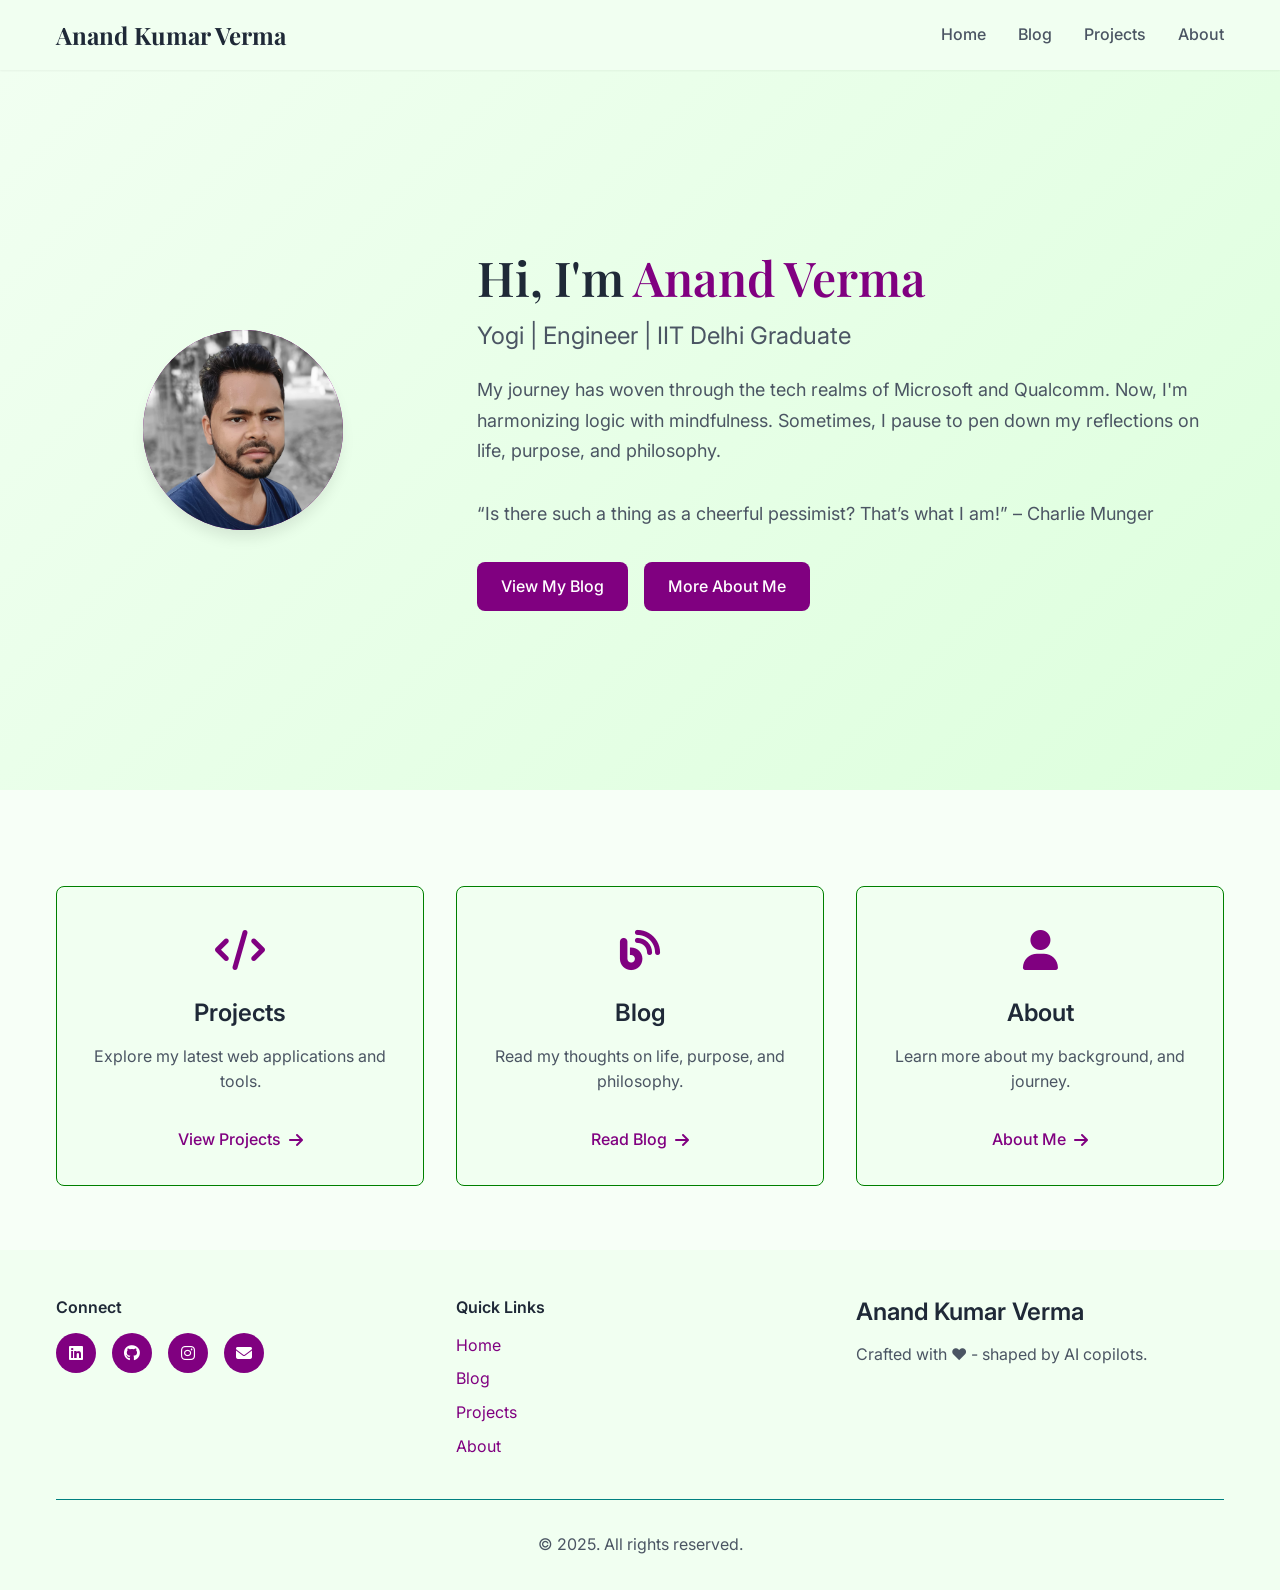
==== index.html @ 49f9e5ab "Re-imagined website using AI copilots" ====
<!DOCTYPE html>
<html lang="en">
<head>
    <meta charset="UTF-8">
    <meta name="viewport" content="width=device-width, initial-scale=1.0">
    <link rel="shortcut icon" href="/assets/logo.svg" type="image/gif" />
    <meta name="description" content="Anand Kumar Verma - Yogi, Engineer, IIT Delhi Graduate. Journeyed through Microsoft and Qualcomm. Now blending logic with mindfulness. Explore my writings on philosophy, mind, and occasional poetry.">
    <meta name="keywords" content="Anand Kumar Verma, Yogi, Engineer, IIT Delhi, Microsoft, Qualcomm, Philosophy, Mindfulness, Poetry, Blog, Personal Website">
    <meta name="author" content="Anand Kumar Verma">
    <meta property="og:title" content="Anand Kumar Verma - Yogi | Engineer | IIT Delhi Graduate">
    <meta property="og:description" content="Explore my journey from Microsoft and Qualcomm to blending logic with mindfulness. Read my thoughts on philosophy, mind, and poetry.">
    <meta property="og:type" content="website">
    <meta property="og:url" content="https://anand-verma.github.io/">

    <title>Anand Kumar Verma - Yogi | Engineer | IIT Delhi Graduate</title>

    <!-- Google Fonts -->
    <link href="https://fonts.googleapis.com/css2?family=Inter:wght@300;400;500;600;700&family=Playfair+Display:wght@400;700&display=swap" rel="stylesheet">

    <!-- Font Awesome -->
    <link rel="stylesheet" href="https://cdnjs.cloudflare.com/ajax/libs/font-awesome/6.5.1/css/all.min.css">

    <!-- Custom CSS -->
    <link rel="stylesheet" href="css/main.css">
    <link rel="stylesheet" href="css/navigation.css">
    <link rel="stylesheet" href="css/responsive.css">
</head>
<body>
    <!-- Navigation -->
    <nav class="navbar" id="navbar">
        <div class="nav-container">
            <div class="nav-logo">
                <a href="/">Anand Kumar Verma</a>
            </div>
            <div class="nav-menu" id="nav-menu">
                <ul class="nav-list">
                    <li class="nav-item">
                        <a href="/" class="nav-link active">Home</a>
                    </li>
                    <li class="nav-item">
                        <a href="blogs/" class="nav-link">Blog</a>
                    </li>
                    <li class="nav-item">
                        <a href="projects/" class="nav-link">Projects</a>
                    </li>
                    <li class="nav-item">
                        <a href="about/" class="nav-link">About</a>
                    </li>
                </ul>
            </div>
            <div class="nav-toggle" id="nav-toggle">
                <span class="bar"></span>
                <span class="bar"></span>
                <span class="bar"></span>
            </div>
        </div>
    </nav>

    <!-- Hero Section -->
    <section class="hero">
        <div class="hero-container">
            <div class="hero-content">
                <div class="hero-image">
                    <div class="profile-placeholder">
                        <img src="/assets/profile-pic.jpg" class="profile-image"></img>
                    </div>
                </div>
                <div class="hero-text">
                    <h1 class="hero-title">
                        Hi, I'm <span class="highlight">Anand Verma</span>
                    </h1>
                    <h2 class="hero-subtitle">Yogi | Engineer | IIT Delhi Graduate</h2>
                    <p class="hero-description">
                        My journey has woven through the tech realms of Microsoft and Qualcomm. Now, I'm harmonizing logic with mindfulness. Sometimes, I pause to pen down my reflections on life, purpose, and philosophy.
                    </p>
                    <p class="hero-description">
                        “Is there such a thing as a cheerful pessimist? That’s what I am!” – Charlie Munger
                    </p>
                    <div class="hero-cta">
                        <a href="blogs/" class="btn btn-primary">View My Blog</a>
                        <a href="about/" class="btn btn-secondary">More About Me</a>
                    </div>
                </div>
            </div>
        </div>
    </section>

    <!-- Quick Links Section -->
    <section class="quick-links">
        <div class="container">
            <div class="quick-links-grid">
                <div class="quick-link-card">
                    <div class="card-icon">
                        <i class="fas fa-code"></i>
                    </div>
                    <h3>Projects</h3>
                    <p>Explore my latest web applications and tools.</p>
                    <a href="projects/" class="card-link">View Projects <i class="fas fa-arrow-right"></i></a>
                </div>
                <div class="quick-link-card">
                    <div class="card-icon">
                        <i class="fas fa-blog"></i>
                    </div>
                    <h3>Blog</h3>
                    <p>Read my thoughts on life, purpose, and philosophy.</p>
                    <a href="blogs/" class="card-link">Read Blog <i class="fas fa-arrow-right"></i></a>
                </div>
                <div class="quick-link-card">
                    <div class="card-icon">
                        <i class="fas fa-user"></i>
                    </div>
                    <h3>About</h3>
                    <p>Learn more about my background, and journey.</p>
                    <a href="about/" class="card-link">About Me <i class="fas fa-arrow-right"></i></a>
                </div>
            </div>
        </div>
    </section>


    <!-- Footer -->
    <footer class="footer">
        <div class="container">
            <div class="footer-content">
                <div class="footer-section">
                    <h4>Connect</h4>
                    <div class="social-links">
                        <a href="https://www.linkedin.com/in/anand-kumar-verma/" target="_blank" aria-label="LinkedIn">
                            <i class="fab fa-linkedin"></i>
                        </a>
                        <a href="https://github.com/anand-verma" target="_blank" aria-label="GitHub">
                            <i class="fab fa-github"></i>
                        </a>
                        <a href="https://www.instagram.com/anand.kumar.verma/" target="_blank" aria-label="Instagram">
                            <i class="fab fa-instagram"></i>
                        </a>
                        <a href="https://docs.google.com/forms/d/e/1FAIpQLScfw6Ex_n5BXu-yqykG25pDaENT91RoOCzTO32eJvDEzj7JRA/viewform" target="_blank" class="subscribe-button">
                          <i class="fas fa-envelope"></i>
                        </a>
                    </div>
                </div>
                <div class="footer-section">
                    <h4>Quick Links</h4>
                    <ul class="footer-links">
                        <li><a href="../">Home</a></li>
                        <li><a href="../blogs/">Blog</a></li>
                        <li><a href="../projects/">Projects</a></li>
                        <li><a href="../about/">About</a></li>
                    </ul>
                </div>

                <div class="footer-section">
                    <h3>Anand Kumar Verma</h3>
                    <p>Crafted with ❤️ - shaped by AI copilots.</p>
                </div>
                
            </div>
            <div class="footer-bottom">
                <p>&copy; 2025. All rights reserved.</p>
            </div>
        </div>
    </footer>

    <!-- JavaScript -->
    <script src="js/main.js"></script>
</body>
</html>
---- css/main.css ----
/* Main CSS for Personal Website */

/* CSS Variables for consistent theming */
:root {
    /* Primary & Accent Colors */
    --primary-color: purple;       /* Deep Royal Blue - Professional & Trustworthy */
    --secondary-color: #475569;     /* Slate Gray - Muted & Elegant */
    --accent-color: teal;        /* Bright Blue Accent - Highlights */

    /* Status Colors */
    --success-color: #16a34a;       /* Medium Green - Clear Success */
    --warning-color: #fbbf24;       /* Warm Amber - Attention */
    --error-color: #dc2626;         /* Strong Red - Errors */

    /* Text Colors */
    --text-primary: #1f2937;        /* Very Dark Slate - Main Text */
    --text-secondary: #4b5563;      /* Medium Slate - Secondary Text */
    --text-light: #6b7280;          /* Soft Gray - Subtle Text / Hints */

    /* Background Colors */
    --bg-primary: #f7fff7;          /* Pure White - Clean & Crisp */
    --bg-secondary: #f1fff1;        /* Near White - Cards / Sections */
    --bg-tertiary: #ddffdd;         /* Light Gray - Layering / Borders */

    /* Border Color */
    --border-color: green;        /* Soft Gray Border - Delicate Separation */
    --shadow-sm: 0 1px 2px 0 rgb(0 0 0 / 0.05);
    --shadow-md: 0 4px 6px -1px rgb(0 0 0 / 0.1);
    --shadow-lg: 0 10px 15px -3px rgb(0 0 0 / 0.1);

    --font-sans: 'Inter', -apple-system, BlinkMacSystemFont, 'Segoe UI', Roboto, sans-serif;
    --font-serif: 'Playfair Display', Georgia, serif;

    --border-radius: 0.5rem;
    --transition: all 0.3s ease;
}

/* Reset and Base Styles */
* {
    margin: 0;
    padding: 0;
    box-sizing: border-box;
}

html {
    scroll-behavior: smooth;
}

body {
    font-family: var(--font-sans);
    line-height: 1.6;
    color: var(--text-primary);
    background-color: var(--bg-primary);
    padding-top: 70px;
}

/* Typography */
h1, h2, h3, h4, h5, h6 {
    font-weight: 600;
    line-height: 1.2;
    margin-bottom: 0.5rem;
}

h1 {
    font-size: 2.5rem;
    font-family: var(--font-serif);
}

h2 {
    font-size: 2rem;
}

h3 {
    font-size: 1.5rem;
}

p {
    margin-bottom: 1rem;
    color: var(--text-secondary);
}

a {
    color: var(--primary-color);
    text-decoration: none;
    transition: var(--transition);
}

a:hover {
    color: var(--accent-color);
}

/* Container and Layout */
.container {
    max-width: 1200px;
    margin: 0 auto;
    padding: 0 1rem;
}

/* Buttons */
.btn {
    display: inline-flex;
    align-items: center;
    gap: 0.5rem;
    padding: 0.75rem 1.5rem;
    border: none;
    border-radius: var(--border-radius);
    font-weight: 500;
    text-decoration: none;
    cursor: pointer;
    transition: var(--transition);
    font-family: inherit;
}

.btn-primary {
    background-color: var(--primary-color);
    color: white;
}

.btn-primary:hover {
    background-color: var(--accent-color);
    color: white;
}

.btn-secondary {
    background-color: var(--primary-color);
    color: white;
}

.btn-secondary:hover {
    background-color: var(--accent-color);
    color: white;
}

/* Hero Section */
.hero {
    background: linear-gradient(135deg, var(--bg-secondary) 0%, var(--bg-tertiary) 100%);
    padding: 6rem 0;
    min-height: 80vh;
    display: flex;
    align-items: center;
}

.hero-container {
    max-width: 1200px;
    margin: 0 auto;
    padding: 0 1rem;
}

.hero-content {
    display: grid;
    grid-template-columns: 1fr 2fr;
    gap: 3rem;
    align-items: center;
}

.hero-image {
    display: flex;
    justify-content: center;
}

.profile-image {
    width: 100%;
    height: auto;
    border-radius: 50%;
    margin: 0 auto;
}

.profile-placeholder {
    width: 200px;
    height: 200px;
    background: var(--primary-color);
    border-radius: 50%;
    display: flex;
    align-items: center;
    justify-content: center;
    color: white;
    font-size: 4rem;
    box-shadow: var(--shadow-lg);
}



.profile-placeholder.large {
    width: 300px;
    height: 300px;
    font-size: 6rem;
}

.hero-title {
    font-size: 3rem;
    margin-bottom: 1rem;
    color: var(--text-primary);
}

.highlight {
    color: var(--primary-color);
}

.hero-subtitle {
    font-size: 1.5rem;
    color: var(--text-secondary);
    margin-bottom: 1.5rem;
    font-weight: 400;
}

.hero-description {
    font-size: 1.125rem;
    margin-bottom: 2rem;
    color: var(--text-secondary);
    line-height: 1.7;
}

.hero-cta {
    display: flex;
    gap: 1rem;
    flex-wrap: wrap;
}

/* Quick Links Section */
.quick-links {
    padding: 4rem 0;
    background-color: var(--bg-primary);
}

.quick-links-grid {
    display: grid;
    grid-template-columns: repeat(auto-fit, minmax(300px, 1fr));
    gap: 2rem;
    margin-top: 2rem;
}

.quick-link-card {
    background: var(--bg-secondary);
    padding: 2rem;
    border-radius: var(--border-radius);
    text-align: center;
    transition: var(--transition);
    border: 1px solid var(--border-color);
}

.quick-link-card:hover {
    transform: translateY(-4px);
    box-shadow: var(--shadow-lg);
}

.card-icon {
    font-size: 2.5rem;
    color: var(--primary-color);
    margin-bottom: 1rem;
}

.quick-link-card h3 {
    margin-bottom: 1rem;
    color: var(--text-primary);
}

.card-link {
    display: inline-flex;
    align-items: center;
    gap: 0.5rem;
    color: var(--primary-color);
    font-weight: 500;
    margin-top: 1rem;
}

/* Featured Section */
.featured {
    padding: 4rem 0;
    background-color: var(--bg-secondary);
}

.section-title {
    text-align: center;
    margin-bottom: 3rem;
    color: var(--text-primary);
}

.featured-grid {
    display: grid;
    grid-template-columns: repeat(auto-fit, minmax(400px, 1fr));
    gap: 2rem;
}

.featured-item {
    background: var(--bg-primary);
    border-radius: var(--border-radius);
    overflow: hidden;
    box-shadow: var(--shadow-md);
    transition: var(--transition);
}

.featured-item:hover {
    transform: translateY(-4px);
    box-shadow: var(--shadow-lg);
}

.featured-image {
    height: 200px;
    background: var(--bg-tertiary);
    display: flex;
    align-items: center;
    justify-content: center;
}

.placeholder-image {
    font-size: 3rem;
    color: var(--text-light);
}

.featured-content {
    padding: 1.5rem;
}

.tech-stack {
    display: flex;
    gap: 0.5rem;
    flex-wrap: wrap;
    margin-top: 1rem;
}

.tech-tag {
    background: var(--primary-color);
    color: white;
    padding: 0.25rem 0.75rem;
    border-radius: 1rem;
    font-size: 0.875rem;
    font-weight: 500;
}

/* Page Hero */
.page-hero {
    background: linear-gradient(135deg, var(--bg-secondary) 0%, var(--bg-tertiary) 100%);
    padding: 4rem 0;
    text-align: center;
}

.page-title {
    font-size: 2.5rem;
    margin-bottom: 1rem;
    color: var(--text-primary);
}

.page-subtitle {
    font-size: 1.25rem;
    color: var(--text-secondary);
    max-width: 600px;
    margin: 0 auto;
}

/* Footer */
.footer {
    background: var(--bg-secondary);
    color: var(--text-primary);
    padding: 3rem 0 1rem;
}

.footer-content {
    display: grid;
    grid-template-columns: repeat(auto-fit, minmax(250px, 1fr));
    gap: 2rem;
    margin-bottom: 2rem;
}

.footer-section h3,
.footer-section h4 {
    margin-bottom: 1rem;
}

.footer-links {
    list-style: none;
}

.footer-links li {
    margin-bottom: 0.5rem;
}

.footer-links a {
    transition: var(--transition);
}

.footer-links a:hover {
    color: var(--text-secondary);
}

.social-links {
    display: flex;
    gap: 1rem;
}

.social-links a {
    width: 40px;
    height: 40px;
    background: var(--primary-color);
    border-radius: 50%;
    display: flex;
    align-items: center;
    justify-content: center;
    color: white;
    transition: var(--transition);
}

.social-links a:hover {
    background: var(--accent-color);
    transform: translateY(-2px);
}

.footer-bottom {
    text-align: center;
    padding-top: 2rem;
    border-top: 1px solid var(--accent-color);
    color: var(--bg-primary);
}

/* Utility Classes */
.text-center {
    text-align: center;
}

.mb-1 { margin-bottom: 0.25rem; }
.mb-2 { margin-bottom: 0.5rem; }
.mb-3 { margin-bottom: 1rem; }
.mb-4 { margin-bottom: 1.5rem; }
.mb-5 { margin-bottom: 2rem; }

.mt-1 { margin-top: 0.25rem; }
.mt-2 { margin-top: 0.5rem; }
.mt-3 { margin-top: 1rem; }
.mt-4 { margin-top: 1.5rem; }
.mt-5 { margin-top: 2rem; }

/* Blog Styles */
.blog-hero {
    background: linear-gradient(135deg, var(--bg-secondary) 0%, var(--bg-tertiary) 100%);
    padding: 3rem 0;
    text-align: center;
}

.blog-container {
    display: grid;
    grid-template-columns: 2fr 1fr;
    gap: 3rem;
    max-width: 1200px;
    margin: 0 auto;
    padding: 2rem 1rem;
}

.blog-main {
    min-height: 100vh;
}

.blog-sidebar {
    background: var(--bg-secondary);
    padding: 2rem;
    border-radius: var(--border-radius);
    height: fit-content;
    position: sticky;
    top: 90px;
}

.search-container {
    margin-bottom: 2rem;
}

.search-box {
    width: 100%;
    padding: 0.75rem;
    border: 2px solid var(--border-color);
    border-radius: var(--border-radius);
    font-size: 1rem;
    transition: var(--transition);
}

.search-box:focus {
    outline: none;
    border-color: var(--primary-color);
    box-shadow: 0 0 0 3px rgba(37, 99, 235, 0.1);
}

.blog-post-card {
    background: var(--bg-primary);
    border-radius: var(--border-radius);
    padding: 2rem;
    margin-bottom: 2rem;
    box-shadow: var(--shadow-sm);
    border: 1px solid var(--border-color);
    transition: var(--transition);
}

.blog-post-card:hover {
    transform: translateY(-2px);
    box-shadow: var(--shadow-md);
}

.blog-post-meta {
    color: var(--text-light);
    font-size: 0.875rem;
    margin-bottom: 1rem;
    display: flex;
    gap: 1rem;
    flex-wrap: wrap;
}

.blog-post-title {
    font-size: 1.5rem;
    margin-bottom: 1rem;
    color: var(--text-primary);
}

.blog-post-title a {
    color: inherit;
    text-decoration: none;
}

.blog-post-title a:hover {
    color: var(--primary-color);
}

.blog-post-excerpt {
    color: var(--text-secondary);
    line-height: 1.6;
    margin-bottom: 1rem;
}

.blog-tags {
    display: flex;
    gap: 0.5rem;
    flex-wrap: wrap;
}

.blog-tag {
    background: var(--bg-tertiary);
    color: var(--text-primary);
    padding: 0.25rem 0.75rem;
    border-radius: 1rem;
    font-size: 0.75rem;
    font-weight: 500;
    cursor: pointer;
    transition: var(--transition);
}

.blog-tag:hover {
    background: var(--primary-color);
    color: white;
}

.sidebar-section {
    margin-bottom: 2rem;
}

.sidebar-section h3 {
    margin-bottom: 1rem;
    color: var(--text-primary);
}

.featured-posts {
    list-style: none;
}

.featured-posts li {
    margin-bottom: 1rem;
    padding-bottom: 1rem;
    border-bottom: 1px solid var(--border-color);
}

.featured-posts li:last-child {
    border-bottom: none;
}

.featured-posts a {
    color: var(--text-primary);
    font-weight: 500;
    text-decoration: none;
}

.featured-posts a:hover {
    color: var(--primary-color);
}

/* Project Styles */
.projects-grid {
    display: grid;
    grid-template-columns: repeat(auto-fill, minmax(350px, 1fr));
    gap: 2rem;
    padding: 2rem 0;
}

.project-card {
    background: var(--bg-primary);
    border-radius: var(--border-radius);
    overflow: hidden;
    box-shadow: var(--shadow-sm);
    border: 1px solid var(--border-color);
    transition: var(--transition);
}

.project-card:hover {
    transform: translateY(-4px);
    box-shadow: var(--shadow-lg);
}

.project-image {
    height: 200px;
    background: var(--bg-tertiary);
    display: flex;
    align-items: center;
    justify-content: center;
    color: var(--text-light);
    font-size: 3rem;
}

.project-content {
    padding: 1.5rem;
}

.project-title {
    font-size: 1.25rem;
    margin-bottom: 0.5rem;
    color: var(--text-primary);
}

.project-description {
    color: var(--text-secondary);
    margin-bottom: 1rem;
    line-height: 1.6;
}

.project-links {
    display: flex;
    gap: 1rem;
    margin-top: 1rem;
}

.project-link {
    color: var(--primary-color);
    font-weight: 500;
    text-decoration: none;
    display: flex;
    align-items: center;
    gap: 0.25rem;
}

.project-link:hover {
    color: var(--accent-color);
}

/* Filter Styles */
.filter-container {
    margin: 2rem 0;
    text-align: center;
}

.filter-btn {
    background: var(--bg-secondary);
    border: 1px solid var(--border-color);
    color: var(--text-primary);
    padding: 0.5rem 1rem;
    margin: 0.25rem;
    border-radius: var(--border-radius);
    cursor: pointer;
    transition: var(--transition);
}

.filter-btn:hover,
.filter-btn.active {
    background: var(--primary-color);
    color: white;
    border-color: var(--primary-color);
}
---- css/navigation.css ----
/* Navigation Styles */

.navbar {
    background: var(--bg-secondary);
    backdrop-filter: blur(10px);
    box-shadow: var(--shadow-sm);
    position: fixed;
    top: 0;
    left: 0;
    right: 0;
    z-index: 1000;
    transition: var(--transition);
}

.navbar.scrolled {
    background: var(--bg-secondary);
    box-shadow: var(--shadow-md);
}

.nav-container {
    max-width: 1200px;
    margin: 0 auto;
    padding: 0 1rem;
    display: flex;
    justify-content: space-between;
    align-items: center;
    height: 70px;
}

.nav-logo a {
    font-size: 1.5rem;
    font-weight: 700;
    color: var(--text-primary);
    font-family: var(--font-serif);
}

.nav-list {
    display: flex;
    list-style: none;
    gap: 2rem;
    margin: 0;
    padding: 0;
}

.nav-link {
    color: var(--text-secondary);
    font-weight: 500;
    padding: 0.5rem 0;
    position: relative;
    transition: var(--transition);
}

.nav-link:hover,
.nav-link.active {
    color: var(--primary-color);
}

.nav-link::after {
    content: '';
    position: absolute;
    bottom: -2px;
    left: 0;
    width: 0;
    height: 2px;
    background: var(--primary-color);
    transition: width 0.3s ease;
}

.nav-link:hover::after,
.nav-link.active::after {
    width: 100%;
}

.nav-toggle {
    display: none;
    flex-direction: column;
    cursor: pointer;
    gap: 4px;
}

.bar {
    width: 25px;
    height: 3px;
    background: var(--text-primary);
    transition: var(--transition);
    border-radius: 2px;
}

/* Mobile Navigation */
@media (max-width: 768px) {
    .nav-menu {
        position: fixed;
        top: 70px;
        left: -100%;
        width: 100%;
        height: calc(100vh - 70px);
        background: var(--bg-primary);
        transition: left 0.3s ease;
        box-shadow: var(--shadow-lg);
    }

    .nav-menu.active {
        left: 0;
    }

    .nav-list {
        flex-direction: column;
        padding: 2rem;
        gap: 1rem;
    }

    .nav-link {
        padding: 1rem 0;
        font-size: 1.125rem;
        border-bottom: 1px solid var(--border-color);
    }

    .nav-toggle {
        display: flex;
    }

    .nav-toggle.active .bar:nth-child(1) {
        transform: rotate(45deg) translate(5px, 5px);
    }

    .nav-toggle.active .bar:nth-child(2) {
        opacity: 0;
    }

    .nav-toggle.active .bar:nth-child(3) {
        transform: rotate(-45deg) translate(7px, -6px);
    }
}
---- css/responsive.css ----
/* Responsive Design Styles */

/* Mobile First Approach */

/* Extra Small devices (phones, 600px and down) */
@media only screen and (max-width: 600px) {
    .hero-content {
        grid-template-columns: 1fr;
        text-align: center;
        gap: 2rem;
    }

    .hero-title {
        font-size: 2rem;
    }

    .hero-subtitle {
        font-size: 1.25rem;
    }

    .hero-cta {
        justify-content: center;
    }

    .quick-links-grid {
        grid-template-columns: 1fr;
    }

    .featured-grid {
        grid-template-columns: 1fr;
    }

    .blog-container {
        grid-template-columns: 1fr;
        gap: 2rem;
    }

    .projects-grid {
        grid-template-columns: 1fr;
    }

    .profile-placeholder {
        width: 150px;
        height: 150px;
        font-size: 3rem;
    }

    .footer-content {
        grid-template-columns: 1fr;
        text-align: center;
    }

    .social-links {
        justify-content: center;
    }
}

/* Small devices (portrait tablets and large phones, 600px and up) */
@media only screen and (min-width: 600px) and (max-width: 768px) {
    .hero-content {
        grid-template-columns: 1fr;
        text-align: center;
    }

    .hero-title {
        font-size: 2.5rem;
    }

    .quick-links-grid {
        grid-template-columns: repeat(2, 1fr);
    }

    .featured-grid {
        grid-template-columns: 1fr;
    }

    .blog-container {
        grid-template-columns: 1fr;
    }

    .projects-grid {
        grid-template-columns: repeat(2, 1fr);
    }
}

/* Medium devices (landscape tablets, 768px and up) */
@media only screen and (min-width: 768px) and (max-width: 992px) {
    .hero-content {
        grid-template-columns: 1fr 1.5fr;
        gap: 2rem;
    }

    .quick-links-grid {
        grid-template-columns: repeat(3, 1fr);
    }

    .featured-grid {
        grid-template-columns: repeat(2, 1fr);
    }

    .blog-container {
        grid-template-columns: 1.5fr 1fr;
        gap: 2rem;
    }

    .projects-grid {
        grid-template-columns: repeat(2, 1fr);
    }
}

/* Large devices (laptops/desktops, 992px and up) */
@media only screen and (min-width: 992px) {
    .hero-content {
        grid-template-columns: 1fr 2fr;
    }

    .quick-links-grid {
        grid-template-columns: repeat(3, 1fr);
    }

    .featured-grid {
        grid-template-columns: repeat(2, 1fr);
    }

    .blog-container {
        grid-template-columns: 2fr 1fr;
    }

    .projects-grid {
        grid-template-columns: repeat(3, 1fr);
    }
}

/* Extra large devices (large laptops and desktops, 1200px and up) */
@media only screen and (min-width: 1200px) {
    .container {
        max-width: 1200px;
    }

    .projects-grid {
        grid-template-columns: repeat(3, 1fr);
    }
}

/* Print styles */
@media print {
    .navbar,
    .footer,
    .hero-cta,
    .card-link,
    .project-links {
        display: none;
    }

    body {
        padding-top: 0;
        font-size: 12pt;
        line-height: 1.5;
    }

    .hero {
        background: none;
        padding: 2rem 0;
    }

    .section-title {
        page-break-after: avoid;
    }

    .blog-post-card,
    .project-card {
        page-break-inside: avoid;
        box-shadow: none;
        border: 1px solid #ccc;
    }
}

/* Accessibility improvements */
@media (prefers-reduced-motion: reduce) {
    * {
        animation-duration: 0.01ms !important;
        animation-iteration-count: 1 !important;
        transition-duration: 0.01ms !important;
    }

    html {
        scroll-behavior: auto;
    }
}
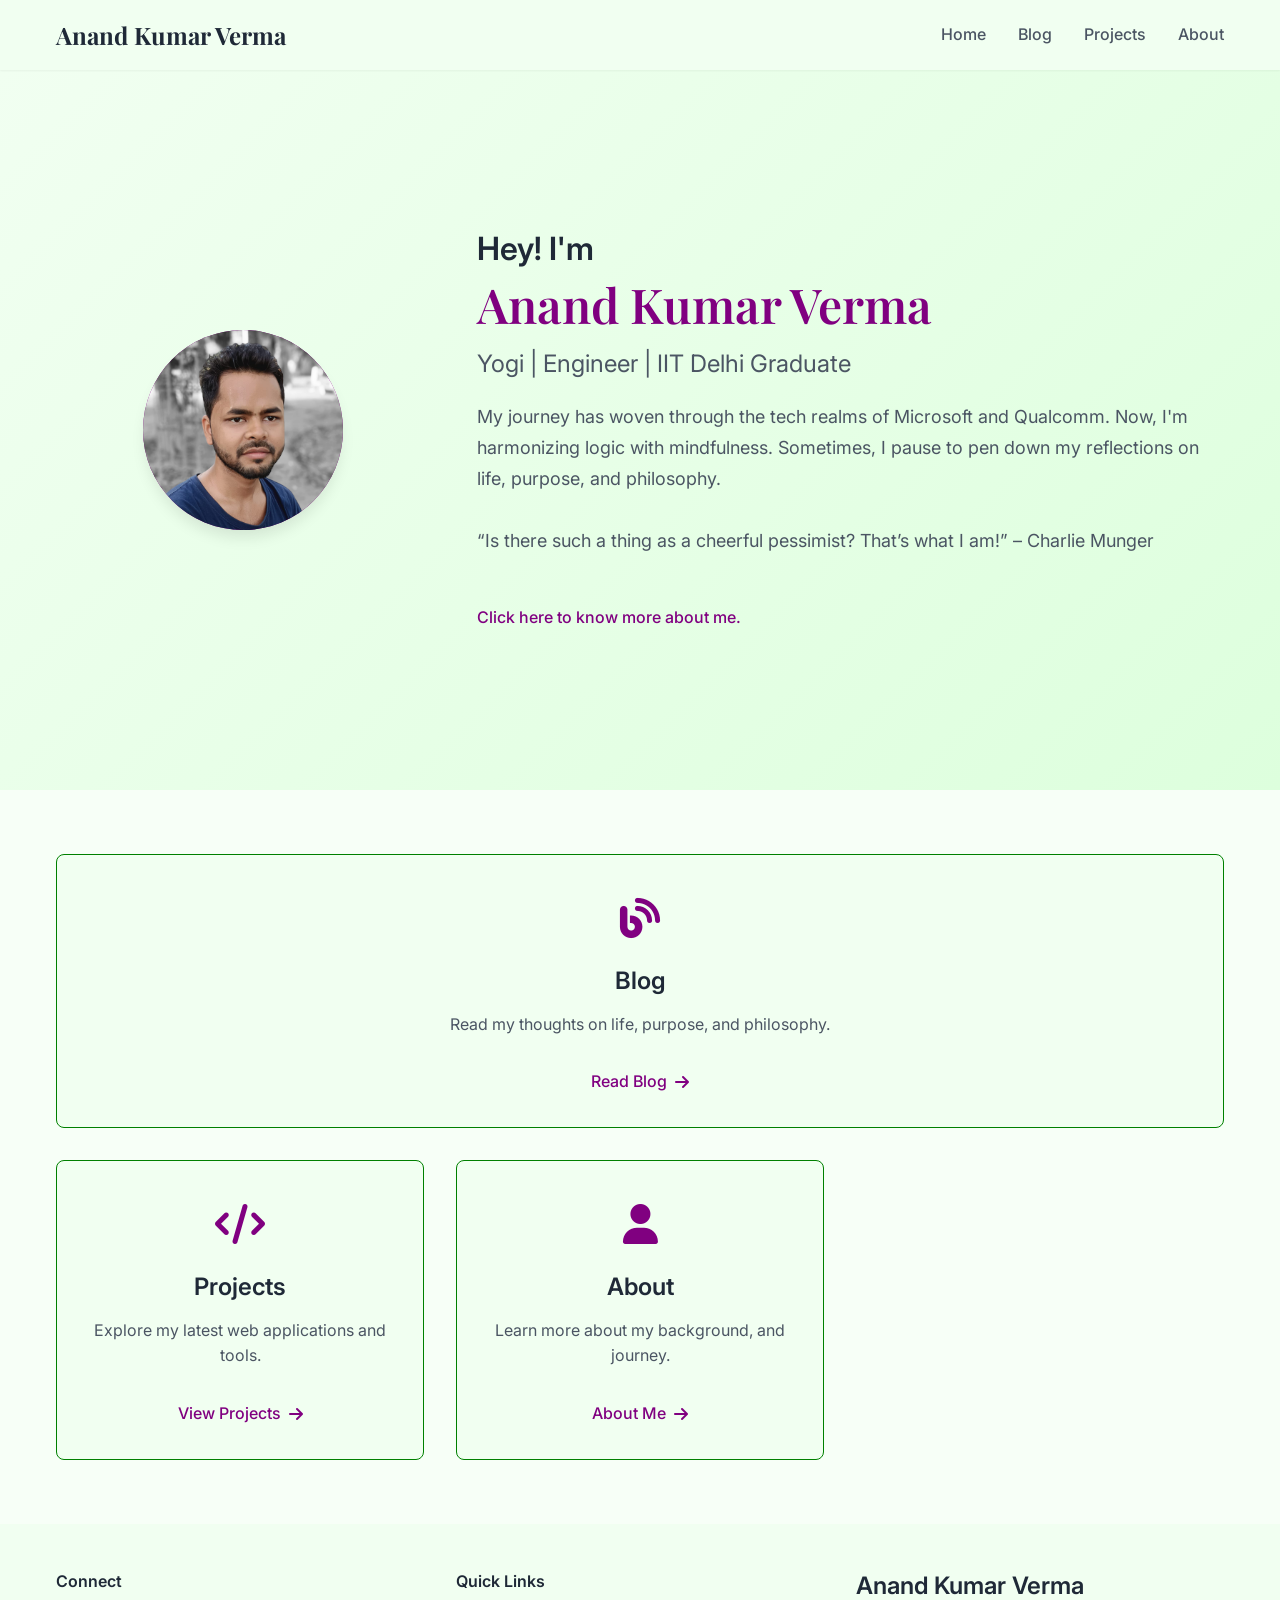
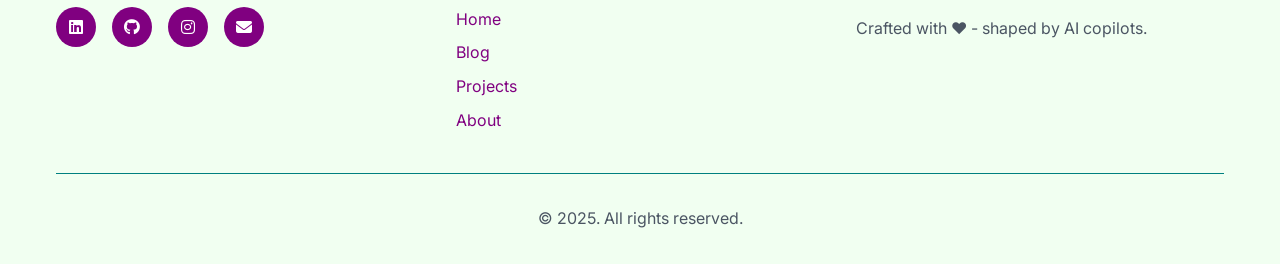
==== commit f01c3e17: "Intro Changed" ====
--- a/index.html
+++ b/index.html
@@ -66,9 +66,12 @@
                     </div>
                 </div>
                 <div class="hero-text">
+                    <h2>
+                        Hey! I'm 
+                    </h2>
                     <h1 class="hero-title">
-                        Hi, I'm <span class="highlight">Anand Verma</span>
-                    </h1>
+                        <span class="highlight">Anand Kumar Verma</span>
+                    </h1>                   
                     <h2 class="hero-subtitle">Yogi | Engineer | IIT Delhi Graduate</h2>
                     <p class="hero-description">
                         My journey has woven through the tech realms of Microsoft and Qualcomm. Now, I'm harmonizing logic with mindfulness. Sometimes, I pause to pen down my reflections on life, purpose, and philosophy.
@@ -76,10 +79,7 @@
                     <p class="hero-description">
                         “Is there such a thing as a cheerful pessimist? That’s what I am!” – Charlie Munger
                     </p>
-                    <div class="hero-cta">
-                        <a href="blogs/" class="btn btn-primary">View My Blog</a>
-                        <a href="about/" class="btn btn-secondary">More About Me</a>
-                    </div>
+                    <a href="about/" class="card-link">Click here to know more about me.</a>       
                 </div>
             </div>
         </div>
@@ -88,6 +88,14 @@
     <!-- Quick Links Section -->
     <section class="quick-links">
         <div class="container">
+            <div class="quick-link-card">
+                <div class="card-icon">
+                    <i class="fas fa-blog"></i>
+                </div>
+                <h3>Blog</h3>
+                <p>Read my thoughts on life, purpose, and philosophy.</p>
+                <a href="blogs/" class="card-link">Read Blog <i class="fas fa-arrow-right"></i></a>
+            </div>
             <div class="quick-links-grid">
                 <div class="quick-link-card">
                     <div class="card-icon">
@@ -96,14 +104,6 @@
                     <h3>Projects</h3>
                     <p>Explore my latest web applications and tools.</p>
                     <a href="projects/" class="card-link">View Projects <i class="fas fa-arrow-right"></i></a>
-                </div>
-                <div class="quick-link-card">
-                    <div class="card-icon">
-                        <i class="fas fa-blog"></i>
-                    </div>
-                    <h3>Blog</h3>
-                    <p>Read my thoughts on life, purpose, and philosophy.</p>
-                    <a href="blogs/" class="card-link">Read Blog <i class="fas fa-arrow-right"></i></a>
                 </div>
                 <div class="quick-link-card">
                     <div class="card-icon">
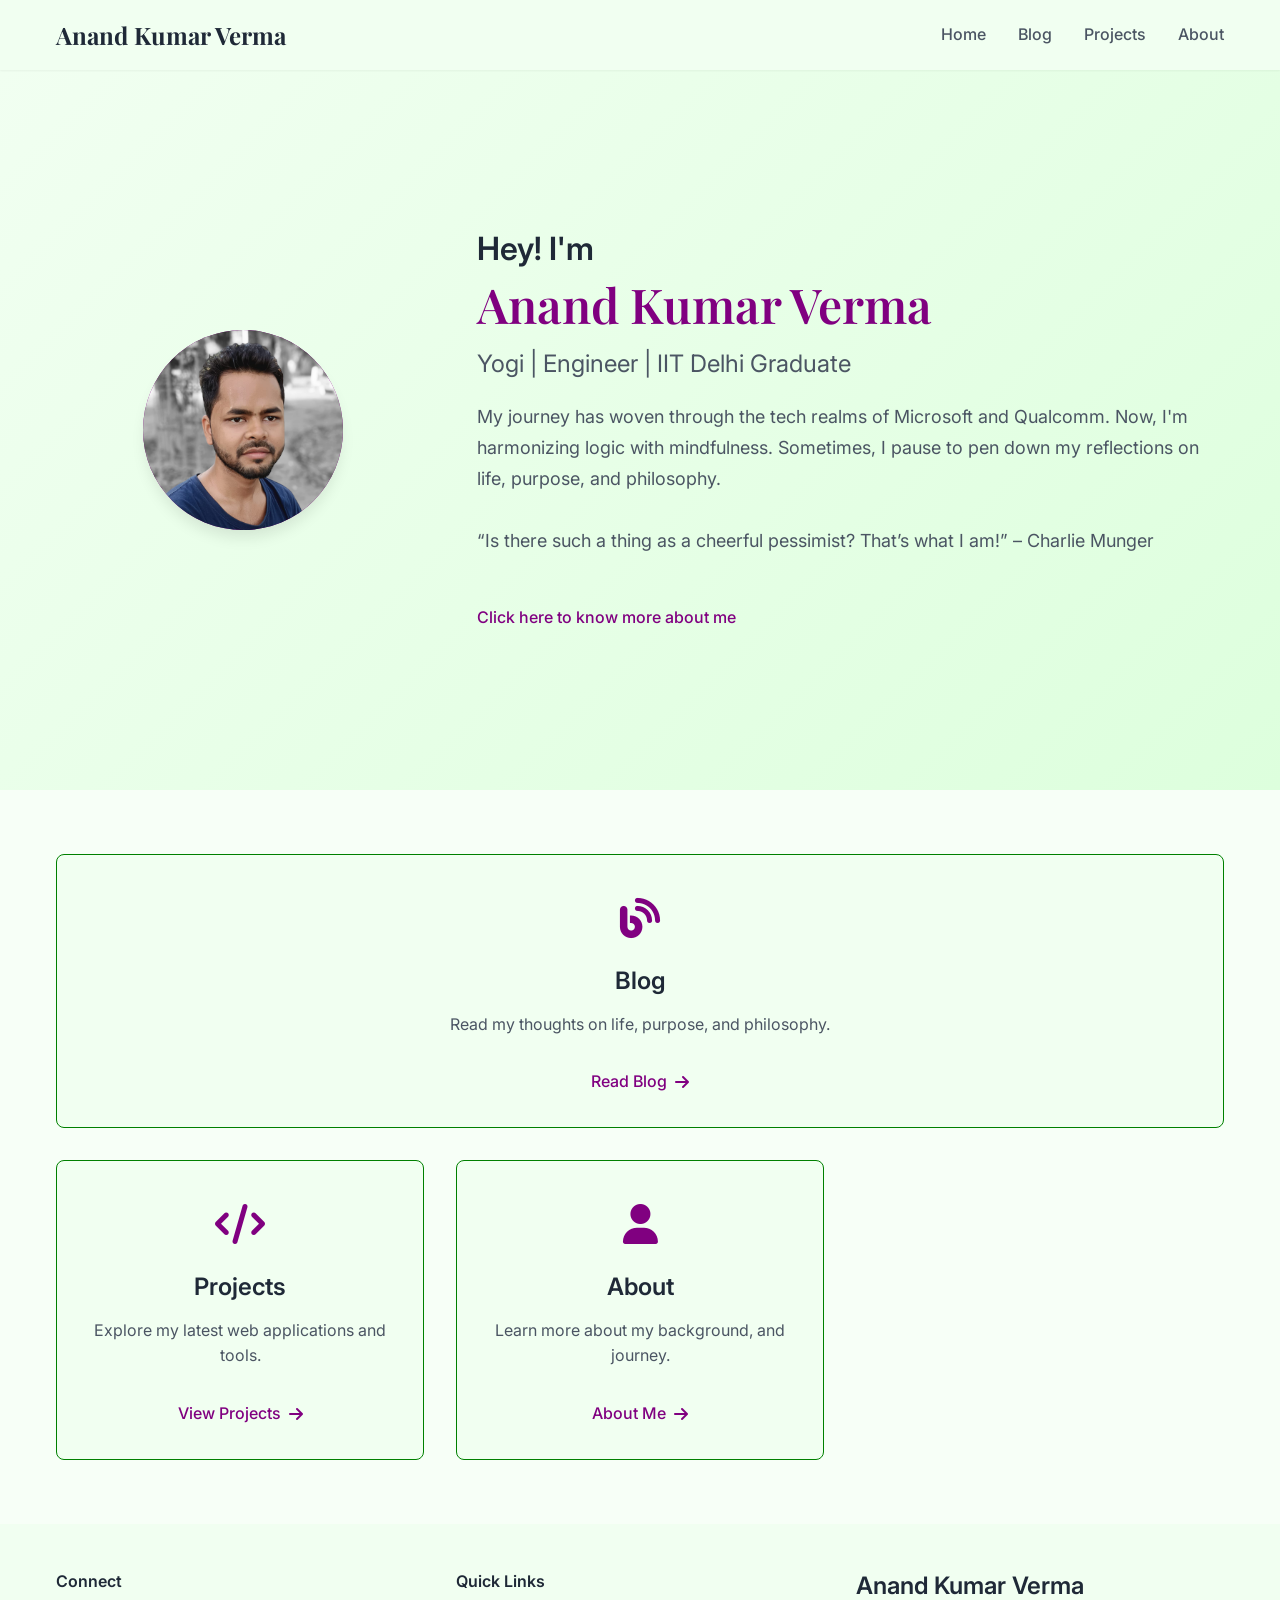
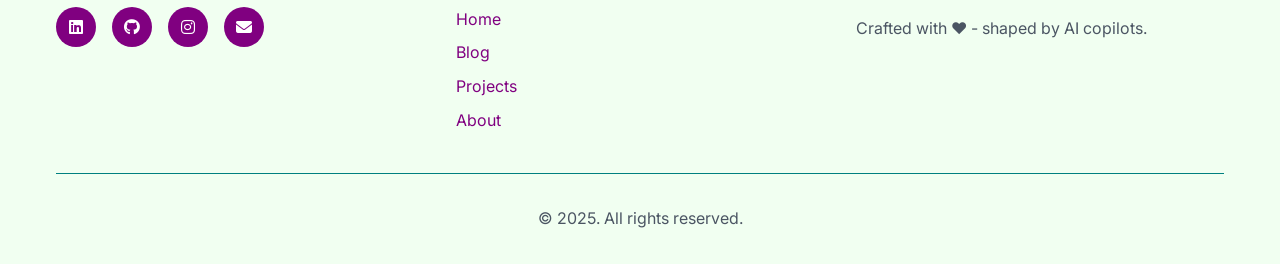
==== commit 616629cc: "Grammar Correction" ====
--- a/index.html
+++ b/index.html
@@ -79,7 +79,7 @@
                     <p class="hero-description">
                         “Is there such a thing as a cheerful pessimist? That’s what I am!” – Charlie Munger
                     </p>
-                    <a href="about/" class="card-link">Click here to know more about me.</a>       
+                    <a href="about/" class="card-link">Click here to know more about me</a>       
                 </div>
             </div>
         </div>
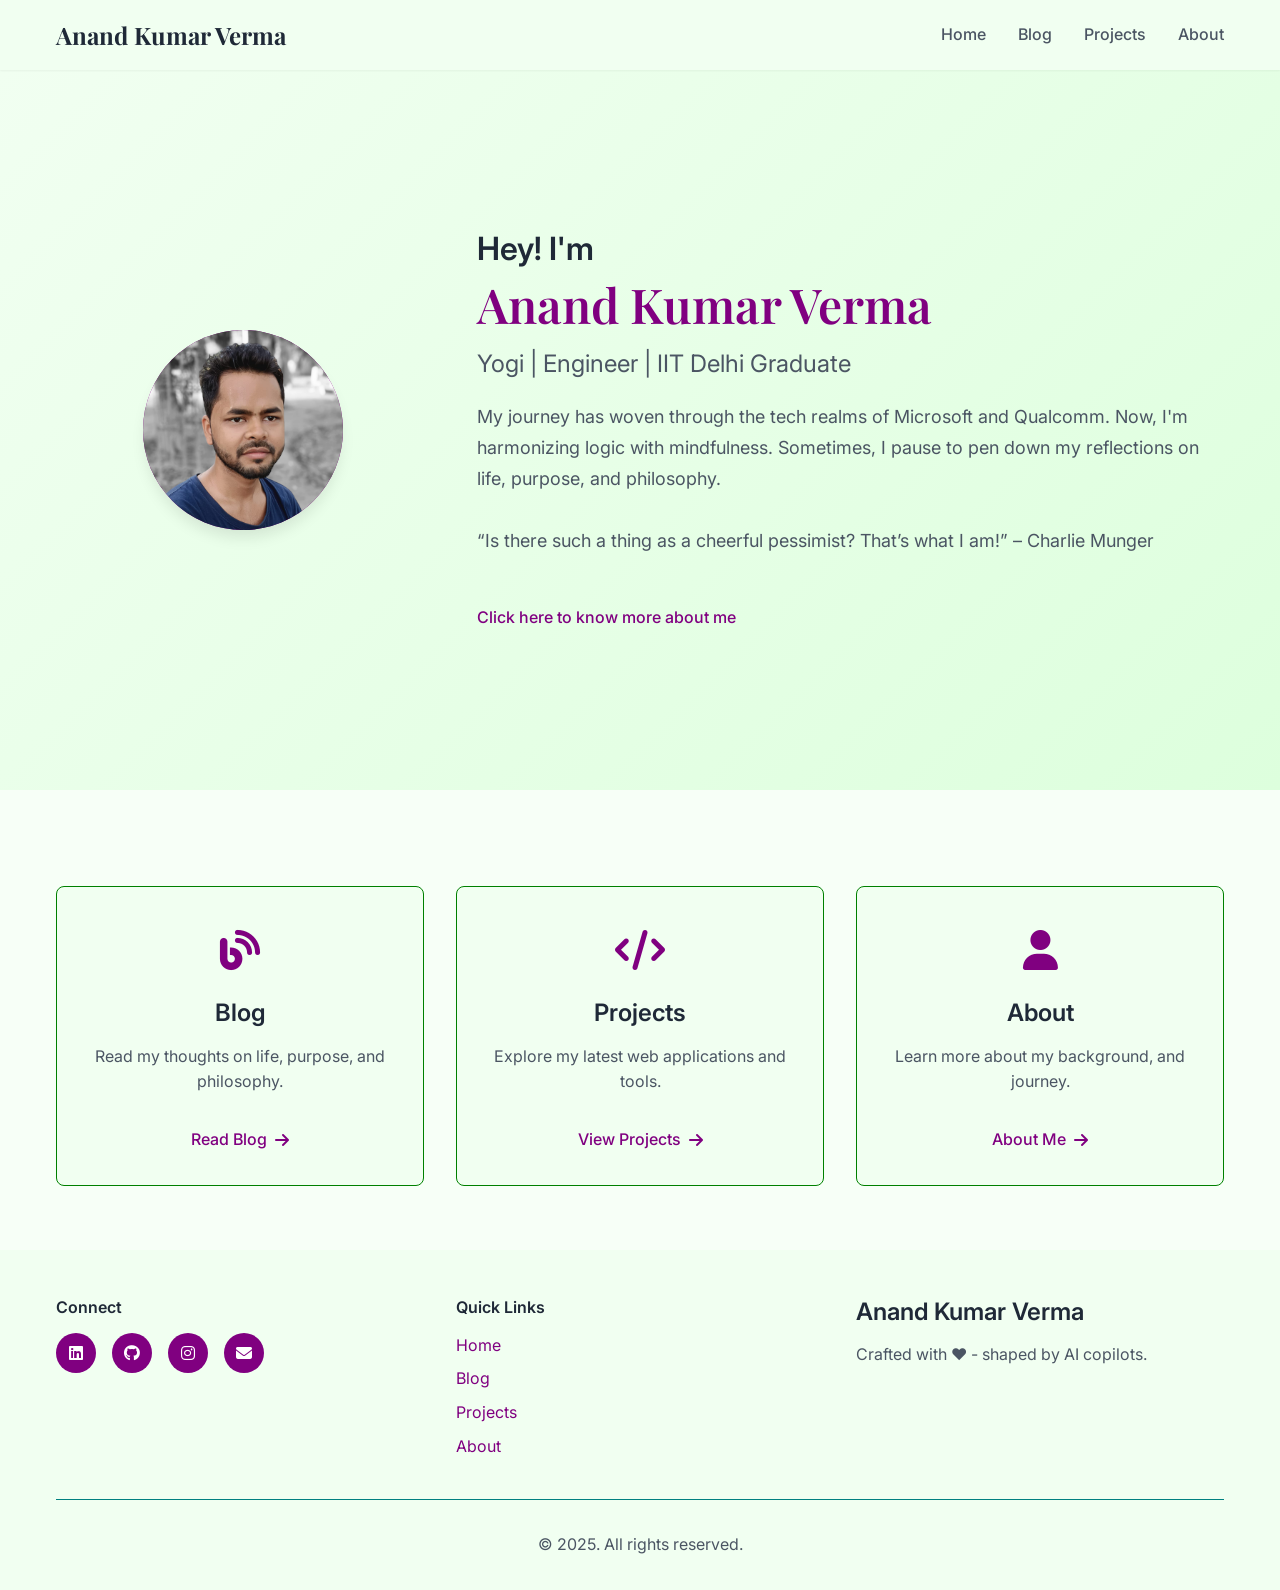
==== commit 53aa1a54: "Index bug fix" ====
--- a/index.html
+++ b/index.html
@@ -88,15 +88,16 @@
     <!-- Quick Links Section -->
     <section class="quick-links">
         <div class="container">
-            <div class="quick-link-card">
-                <div class="card-icon">
-                    <i class="fas fa-blog"></i>
+            
+            <div class="quick-links-grid">
+                <div class="quick-link-card">
+                    <div class="card-icon">
+                        <i class="fas fa-blog"></i>
+                    </div>
+                    <h3>Blog</h3>
+                    <p>Read my thoughts on life, purpose, and philosophy.</p>
+                    <a href="blogs/" class="card-link">Read Blog <i class="fas fa-arrow-right"></i></a>
                 </div>
-                <h3>Blog</h3>
-                <p>Read my thoughts on life, purpose, and philosophy.</p>
-                <a href="blogs/" class="card-link">Read Blog <i class="fas fa-arrow-right"></i></a>
-            </div>
-            <div class="quick-links-grid">
                 <div class="quick-link-card">
                     <div class="card-icon">
                         <i class="fas fa-code"></i>
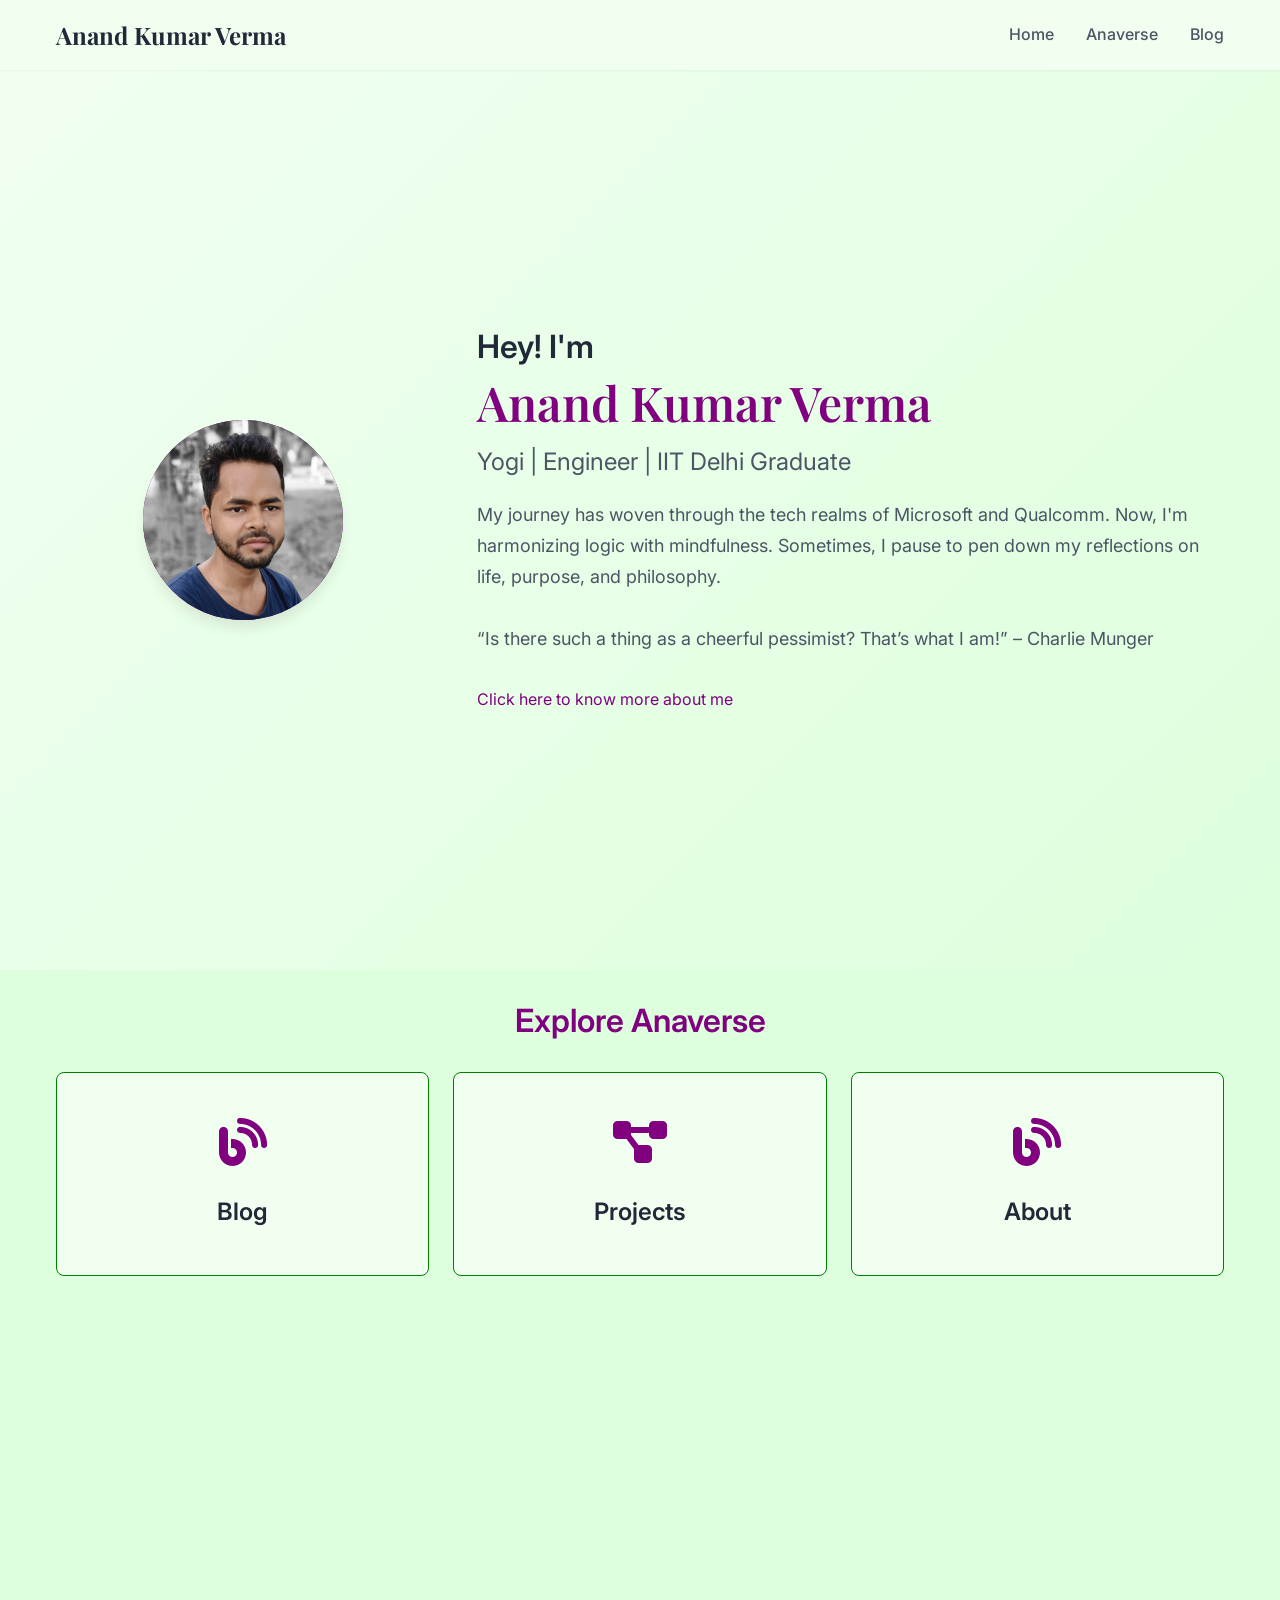
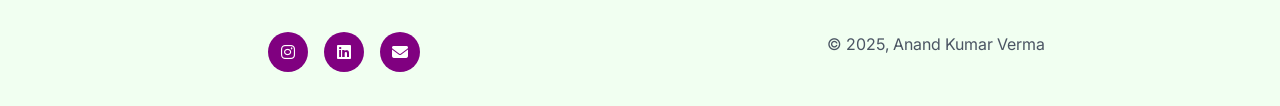
==== commit 33f487ec: "updated look" ====
--- a/index.html
+++ b/index.html
@@ -35,16 +35,13 @@
             <div class="nav-menu" id="nav-menu">
                 <ul class="nav-list">
                     <li class="nav-item">
-                        <a href="/" class="nav-link active">Home</a>
+                        <a href="./#home" class="nav-link active">Home</a>
+                    </li>
+                    <li class="nav-item">
+                        <a href="./#anaverse" class="nav-link active">Anaverse</a>
                     </li>
                     <li class="nav-item">
                         <a href="blogs/" class="nav-link">Blog</a>
-                    </li>
-                    <li class="nav-item">
-                        <a href="projects/" class="nav-link">Projects</a>
-                    </li>
-                    <li class="nav-item">
-                        <a href="about/" class="nav-link">About</a>
                     </li>
                 </ul>
             </div>
@@ -57,7 +54,7 @@
     </nav>
 
     <!-- Hero Section -->
-    <section class="hero">
+    <section id="home" class="hero">
         <div class="hero-container">
             <div class="hero-content">
                 <div class="hero-image">
@@ -85,35 +82,36 @@
         </div>
     </section>
 
-    <!-- Quick Links Section -->
-    <section class="quick-links">
+    <!-- Anaverse Section -->
+    <section id="anaverse" class="anaverse">
         <div class="container">
-            
-            <div class="quick-links-grid">
-                <div class="quick-link-card">
-                    <div class="card-icon">
+            <h2 class="anaverse-title">Explore Anaverse</h2>
+            <div class="anaverse-grid">
+                
+                <div class="anaverse-card" onclick= "location.href = '/blogs/'"/>
+                    <div class="anaverse-card-icon">
                         <i class="fas fa-blog"></i>
                     </div>
-                    <h3>Blog</h3>
-                    <p>Read my thoughts on life, purpose, and philosophy.</p>
-                    <a href="blogs/" class="card-link">Read Blog <i class="fas fa-arrow-right"></i></a>
+                    <h3 class="anaverse-card-title">Blog</h3>
+                    <p class="anaverse-card-description"></p>
                 </div>
-                <div class="quick-link-card">
-                    <div class="card-icon">
-                        <i class="fas fa-code"></i>
+                
+                <div class="anaverse-card" onclick= "location.href = '/projects/'">
+                    <div class="anaverse-card-icon">
+                        <i class="fas fa-project-diagram"></i>
                     </div>
-                    <h3>Projects</h3>
-                    <p>Explore my latest web applications and tools.</p>
-                    <a href="projects/" class="card-link">View Projects <i class="fas fa-arrow-right"></i></a>
+                    <h3 class="anaverse-card-title">Projects</h3>
+                    <p class="anaverse-card-description"></p>
                 </div>
-                <div class="quick-link-card">
-                    <div class="card-icon">
-                        <i class="fas fa-user"></i>
+
+                <div class="anaverse-card" onclick= "location.href = '/about/'">
+                    <div class="anaverse-card-icon">
+                        <i class="fas fa-blog"></i>
                     </div>
-                    <h3>About</h3>
-                    <p>Learn more about my background, and journey.</p>
-                    <a href="about/" class="card-link">About Me <i class="fas fa-arrow-right"></i></a>
+                    <h3 class="anaverse-card-title">About</h3>
+                    <p class="anaverse-card-description"></p>
                 </div>
+                
             </div>
         </div>
     </section>
@@ -123,42 +121,29 @@
     <footer class="footer">
         <div class="container">
             <div class="footer-content">
-                <div class="footer-section">
-                    <h4>Connect</h4>
+
+                
+                <div class="footer-links" >
                     <div class="social-links">
+
+                        <a href="https://www.instagram.com/anand.kumar.verma/" target="_blank" aria-label="Instagram">
+                            <i class="fab fa-instagram"></i>
+                        </a>
                         <a href="https://www.linkedin.com/in/anand-kumar-verma/" target="_blank" aria-label="LinkedIn">
                             <i class="fab fa-linkedin"></i>
-                        </a>
-                        <a href="https://github.com/anand-verma" target="_blank" aria-label="GitHub">
-                            <i class="fab fa-github"></i>
-                        </a>
-                        <a href="https://www.instagram.com/anand.kumar.verma/" target="_blank" aria-label="Instagram">
-                            <i class="fab fa-instagram"></i>
                         </a>
                         <a href="https://docs.google.com/forms/d/e/1FAIpQLScfw6Ex_n5BXu-yqykG25pDaENT91RoOCzTO32eJvDEzj7JRA/viewform" target="_blank" class="subscribe-button">
                           <i class="fas fa-envelope"></i>
                         </a>
                     </div>
                 </div>
-                <div class="footer-section">
-                    <h4>Quick Links</h4>
-                    <ul class="footer-links">
-                        <li><a href="../">Home</a></li>
-                        <li><a href="../blogs/">Blog</a></li>
-                        <li><a href="../projects/">Projects</a></li>
-                        <li><a href="../about/">About</a></li>
-                    </ul>
-                </div>
 
-                <div class="footer-section">
-                    <h3>Anand Kumar Verma</h3>
-                    <p>Crafted with ❤️ - shaped by AI copilots.</p>
+                <div class="footer-info">
+                    <p>&copy; 2025, Anand Kumar Verma</p>
                 </div>
                 
             </div>
-            <div class="footer-bottom">
-                <p>&copy; 2025. All rights reserved.</p>
-            </div>
+            
         </div>
     </footer>
 
--- a/css/main.css
+++ b/css/main.css
@@ -44,6 +44,7 @@
 
 html {
     scroll-behavior: smooth;
+    box-sizing: border-box;
 }
 
 body {
@@ -134,11 +135,13 @@
 /* Hero Section */
 .hero {
     background: linear-gradient(135deg, var(--bg-secondary) 0%, var(--bg-tertiary) 100%);
-    padding: 6rem 0;
-    min-height: 80vh;
-    display: flex;
-    align-items: center;
-}
+    min-height: 100vh;
+    display: flex;
+    align-items: center;
+    position: relative;
+    overflow: hidden;
+}
+
 
 .hero-container {
     max-width: 1200px;
@@ -216,52 +219,59 @@
     flex-wrap: wrap;
 }
 
-/* Quick Links Section */
-.quick-links {
-    padding: 4rem 0;
-    background-color: var(--bg-primary);
-}
-
-.quick-links-grid {
-    display: grid;
-    grid-template-columns: repeat(auto-fit, minmax(300px, 1fr));
-    gap: 2rem;
-    margin-top: 2rem;
-}
-
-.quick-link-card {
+/* Anaverse Section */
+.anaverse {
+    padding: 32px 0;
+    background-color: var(--bg-tertiary);
+    min-height: 70vh;
+    
+}
+
+.anaverse-title {
+  text-align: center;
+  color: var(--primary-color);
+  margin-bottom: 32px;
+}
+
+.anaverse-grid {
+  display: grid;
+  grid-template-columns: repeat(3, 1fr); /* fixed 4-column grid */
+  gap: 24px;
+  max-width: 1200px;
+  margin: 0 auto;
+}
+
+/* Category Cards - Enhanced with proper loading states */
+.anaverse-card {
     background: var(--bg-secondary);
     padding: 2rem;
     border-radius: var(--border-radius);
     text-align: center;
     transition: var(--transition);
     border: 1px solid var(--border-color);
-}
-
-.quick-link-card:hover {
-    transform: translateY(-4px);
+    cursor: pointer;
+    position: relative;
+    overflow: hidden;
+}
+
+.anaverse-card:hover {
+    transform: translateY(-8px);
     box-shadow: var(--shadow-lg);
-}
-
-.card-icon {
-    font-size: 2.5rem;
+    border-color: var(--border-color);
+}
+
+
+.anaverse-card h3 {
+    margin-bottom: 1rem;
+    color: var(--text-primary);
+}
+
+.anaverse-card-icon {
+    font-size: 3rem;
     color: var(--primary-color);
     margin-bottom: 1rem;
 }
 
-.quick-link-card h3 {
-    margin-bottom: 1rem;
-    color: var(--text-primary);
-}
-
-.card-link {
-    display: inline-flex;
-    align-items: center;
-    gap: 0.5rem;
-    color: var(--primary-color);
-    font-weight: 500;
-    margin-top: 1rem;
-}
 
 /* Featured Section */
 .featured {
@@ -351,14 +361,15 @@
 .footer {
     background: var(--bg-secondary);
     color: var(--text-primary);
-    padding: 3rem 0 1rem;
+    padding: 2rem 0 1rem;
 }
 
 .footer-content {
     display: grid;
     grid-template-columns: repeat(auto-fit, minmax(250px, 1fr));
-    gap: 2rem;
-    margin-bottom: 2rem;
+    gap: 1rem;
+    margin-bottom: 1rem;
+    text-align : center;
 }
 
 .footer-section h3,
@@ -385,6 +396,7 @@
 .social-links {
     display: flex;
     gap: 1rem;
+    justify-content: center
 }
 
 .social-links a {
@@ -457,6 +469,14 @@
     top: 90px;
 }
 
+.sidebar-section {
+    background: var(--bg-primary);
+    border-radius: 12px;
+    padding: 1.5rem;
+    margin-bottom: 2rem;
+    border: 1px solid var(--border-color);
+}
+
 .search-container {
     margin-bottom: 2rem;
 }
@@ -557,6 +577,7 @@
 }
 
 .featured-posts li {
+    
     margin-bottom: 1rem;
     padding-bottom: 1rem;
     border-bottom: 1px solid var(--border-color);
--- a/css/navigation.css
+++ b/css/navigation.css
@@ -50,21 +50,11 @@
     transition: var(--transition);
 }
 
-.nav-link:hover,
-.nav-link.active {
+.nav-link:hover {
     color: var(--primary-color);
 }
 
-.nav-link::after {
-    content: '';
-    position: absolute;
-    bottom: -2px;
-    left: 0;
-    width: 0;
-    height: 2px;
-    background: var(--primary-color);
-    transition: width 0.3s ease;
-}
+
 
 .nav-link:hover::after,
 .nav-link.active::after {
@@ -112,7 +102,6 @@
     .nav-link {
         padding: 1rem 0;
         font-size: 1.125rem;
-        border-bottom: 1px solid var(--border-color);
     }
 
     .nav-toggle {
--- a/css/responsive.css
+++ b/css/responsive.css
@@ -21,6 +21,10 @@
     .hero-cta {
         justify-content: center;
     }
+
+    .anaverse-grid {
+        grid-template-columns: repeat(1, 1fr);
+      }
 
     .quick-links-grid {
         grid-template-columns: 1fr;
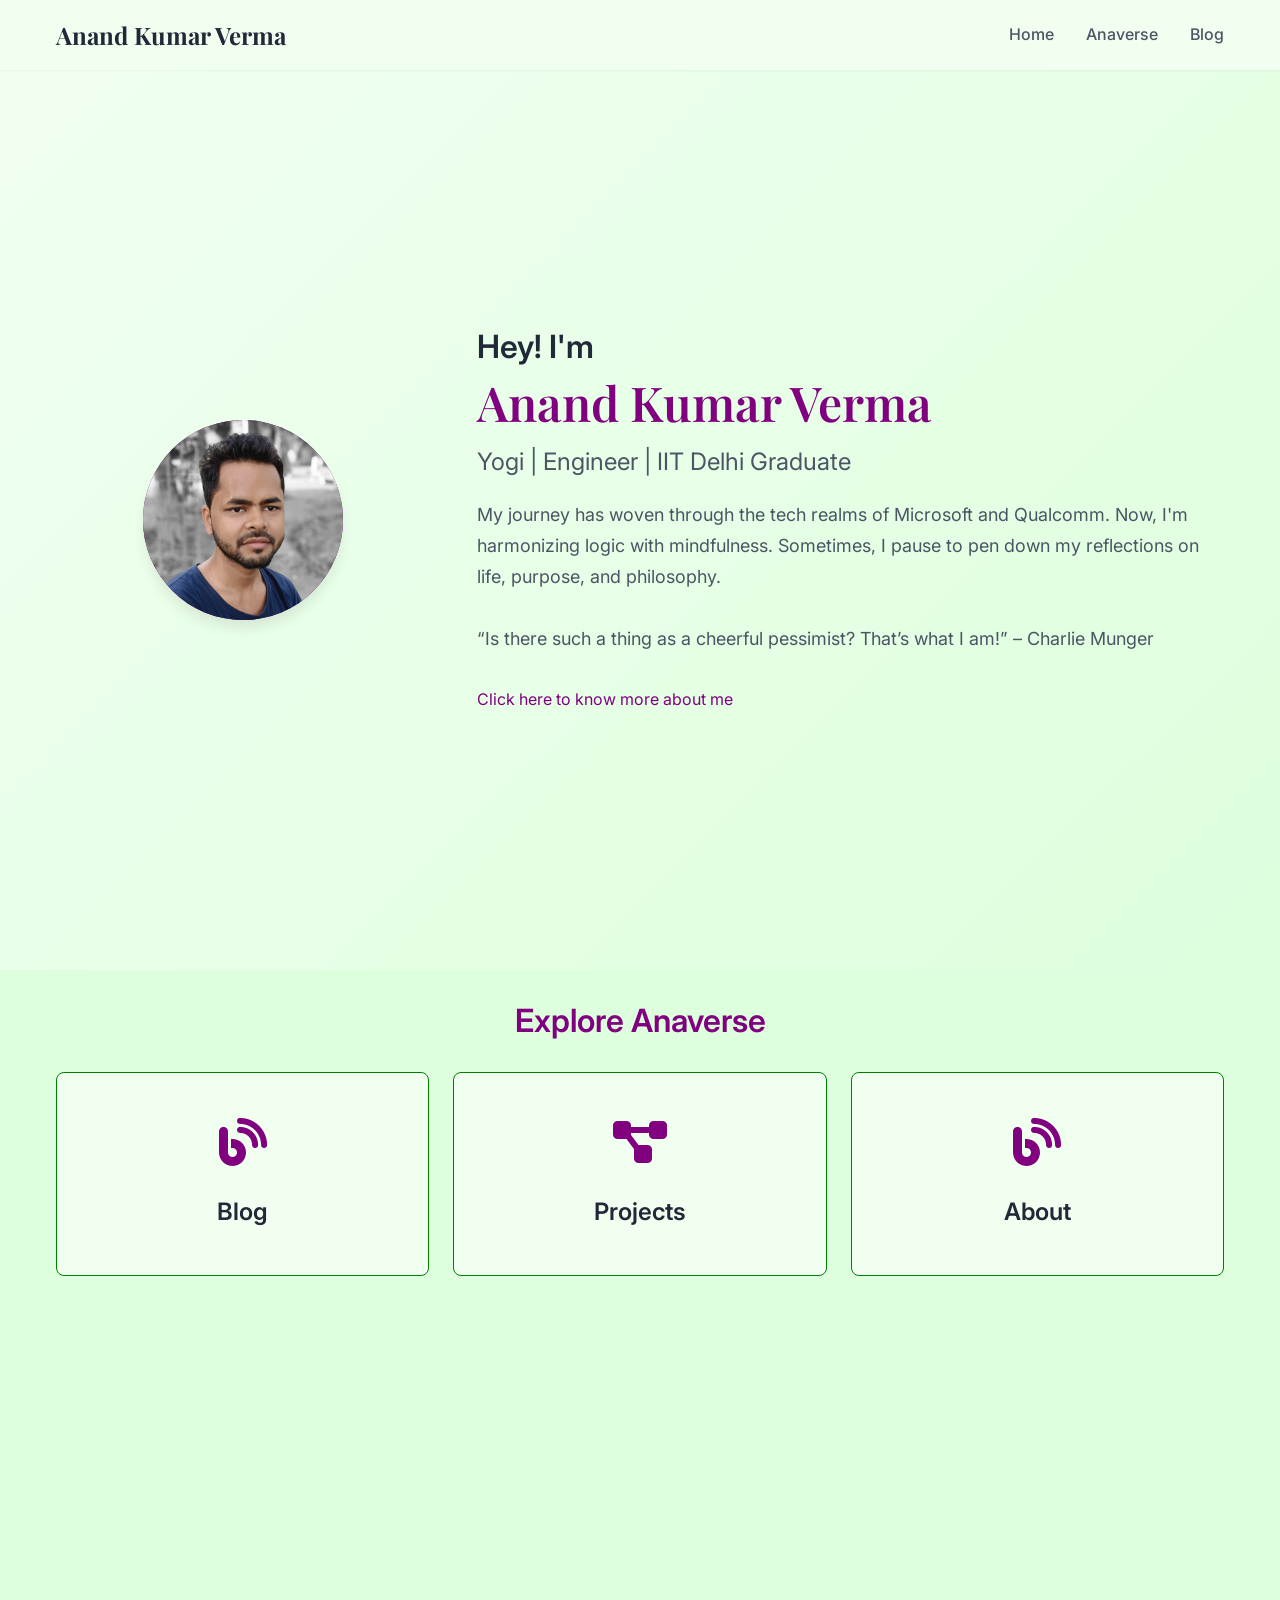
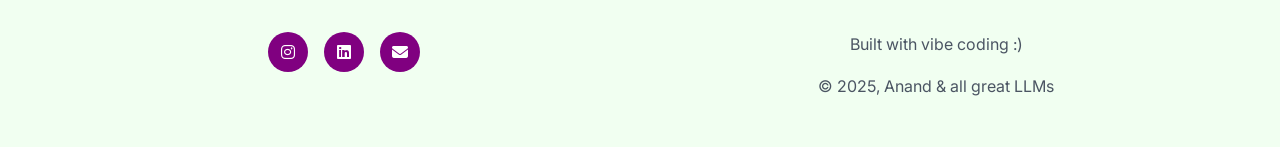
==== commit 01e9e868: "About me page and vibe coding message" ====
--- a/index.html
+++ b/index.html
@@ -139,7 +139,8 @@
                 </div>
 
                 <div class="footer-info">
-                    <p>&copy; 2025, Anand Kumar Verma</p>
+                    <p>Built with vibe coding :)</p>
+                    <p>&copy; 2025, Anand &amp; all great LLMs</p>
                 </div>
                 
             </div>
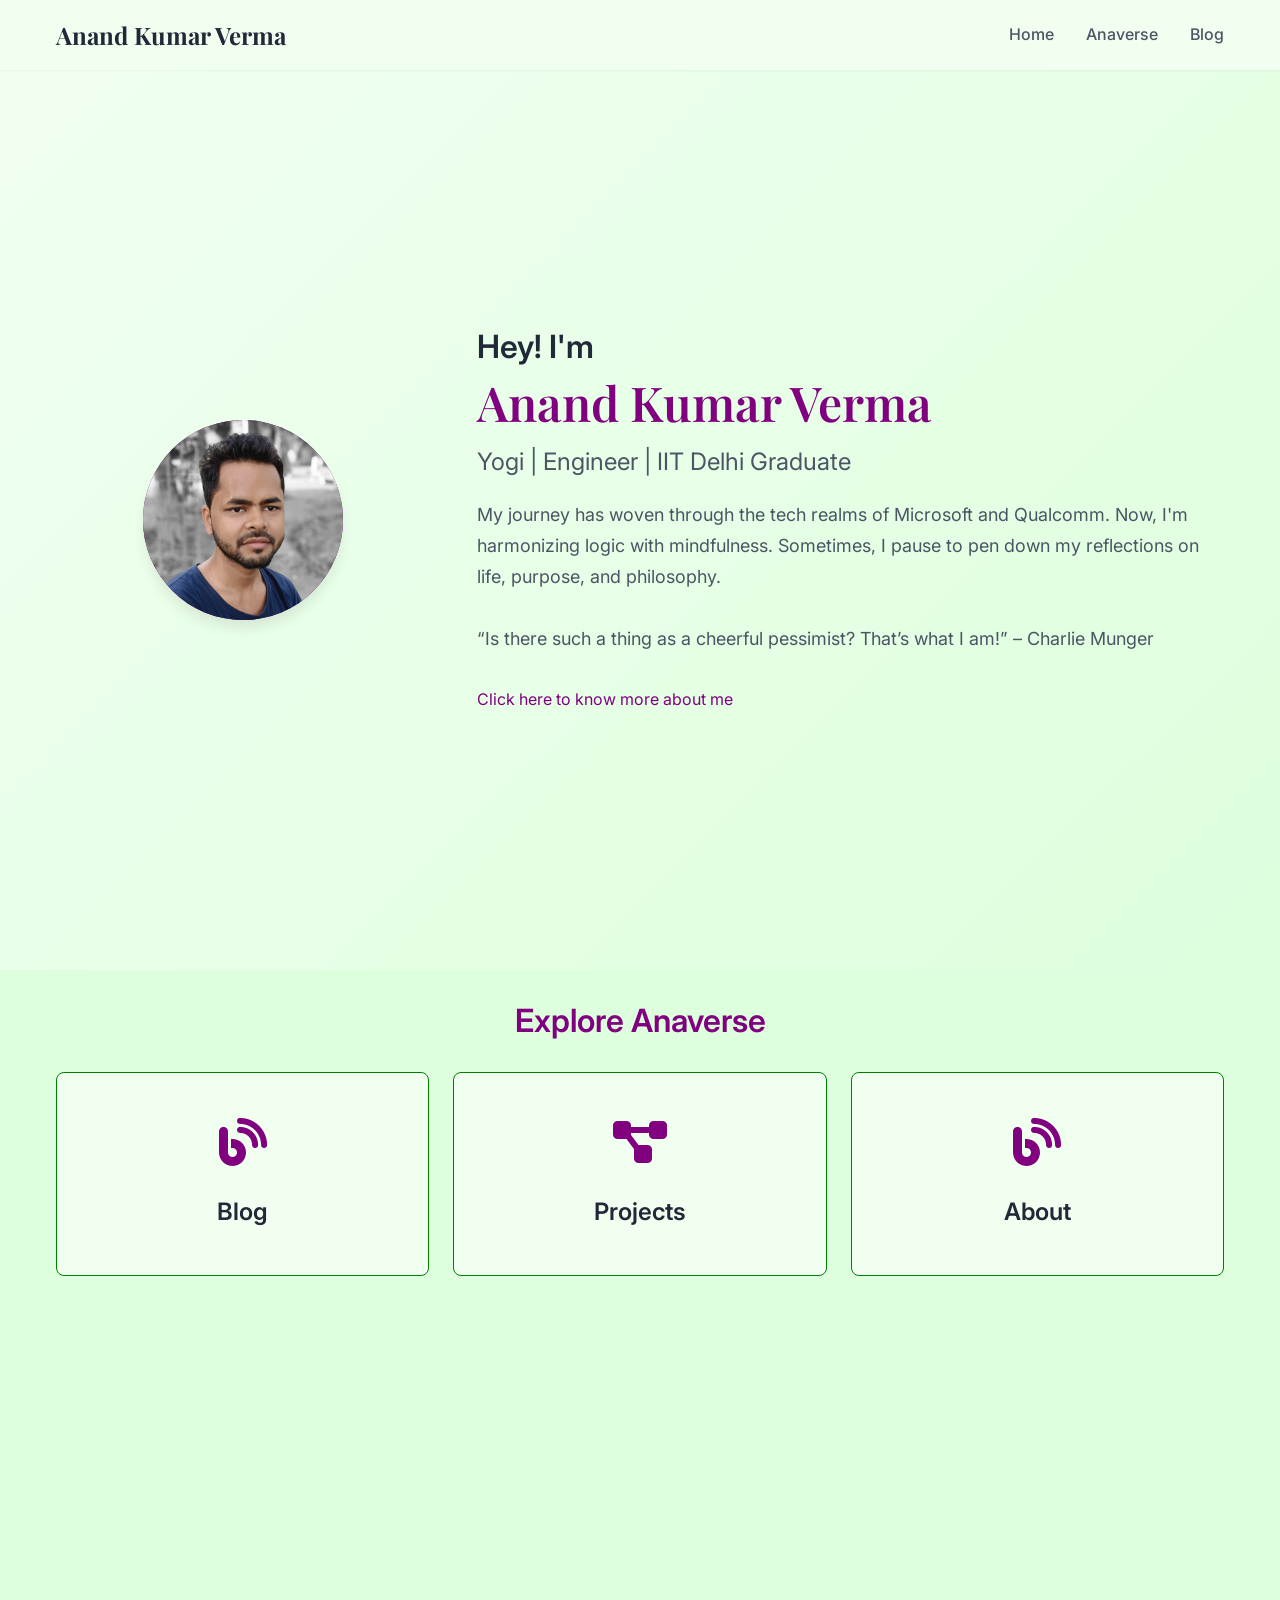
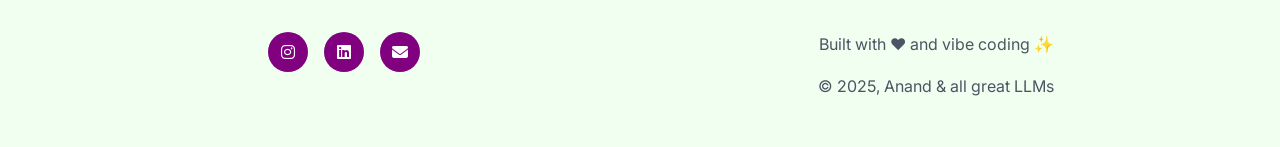
==== commit bb670cf6: "Footer message updated" ====
--- a/index.html
+++ b/index.html
@@ -139,7 +139,7 @@
                 </div>
 
                 <div class="footer-info">
-                    <p>Built with vibe coding :)</p>
+                    <p>Built with ❤️ and vibe coding ✨</p>
                     <p>&copy; 2025, Anand &amp; all great LLMs</p>
                 </div>
                 
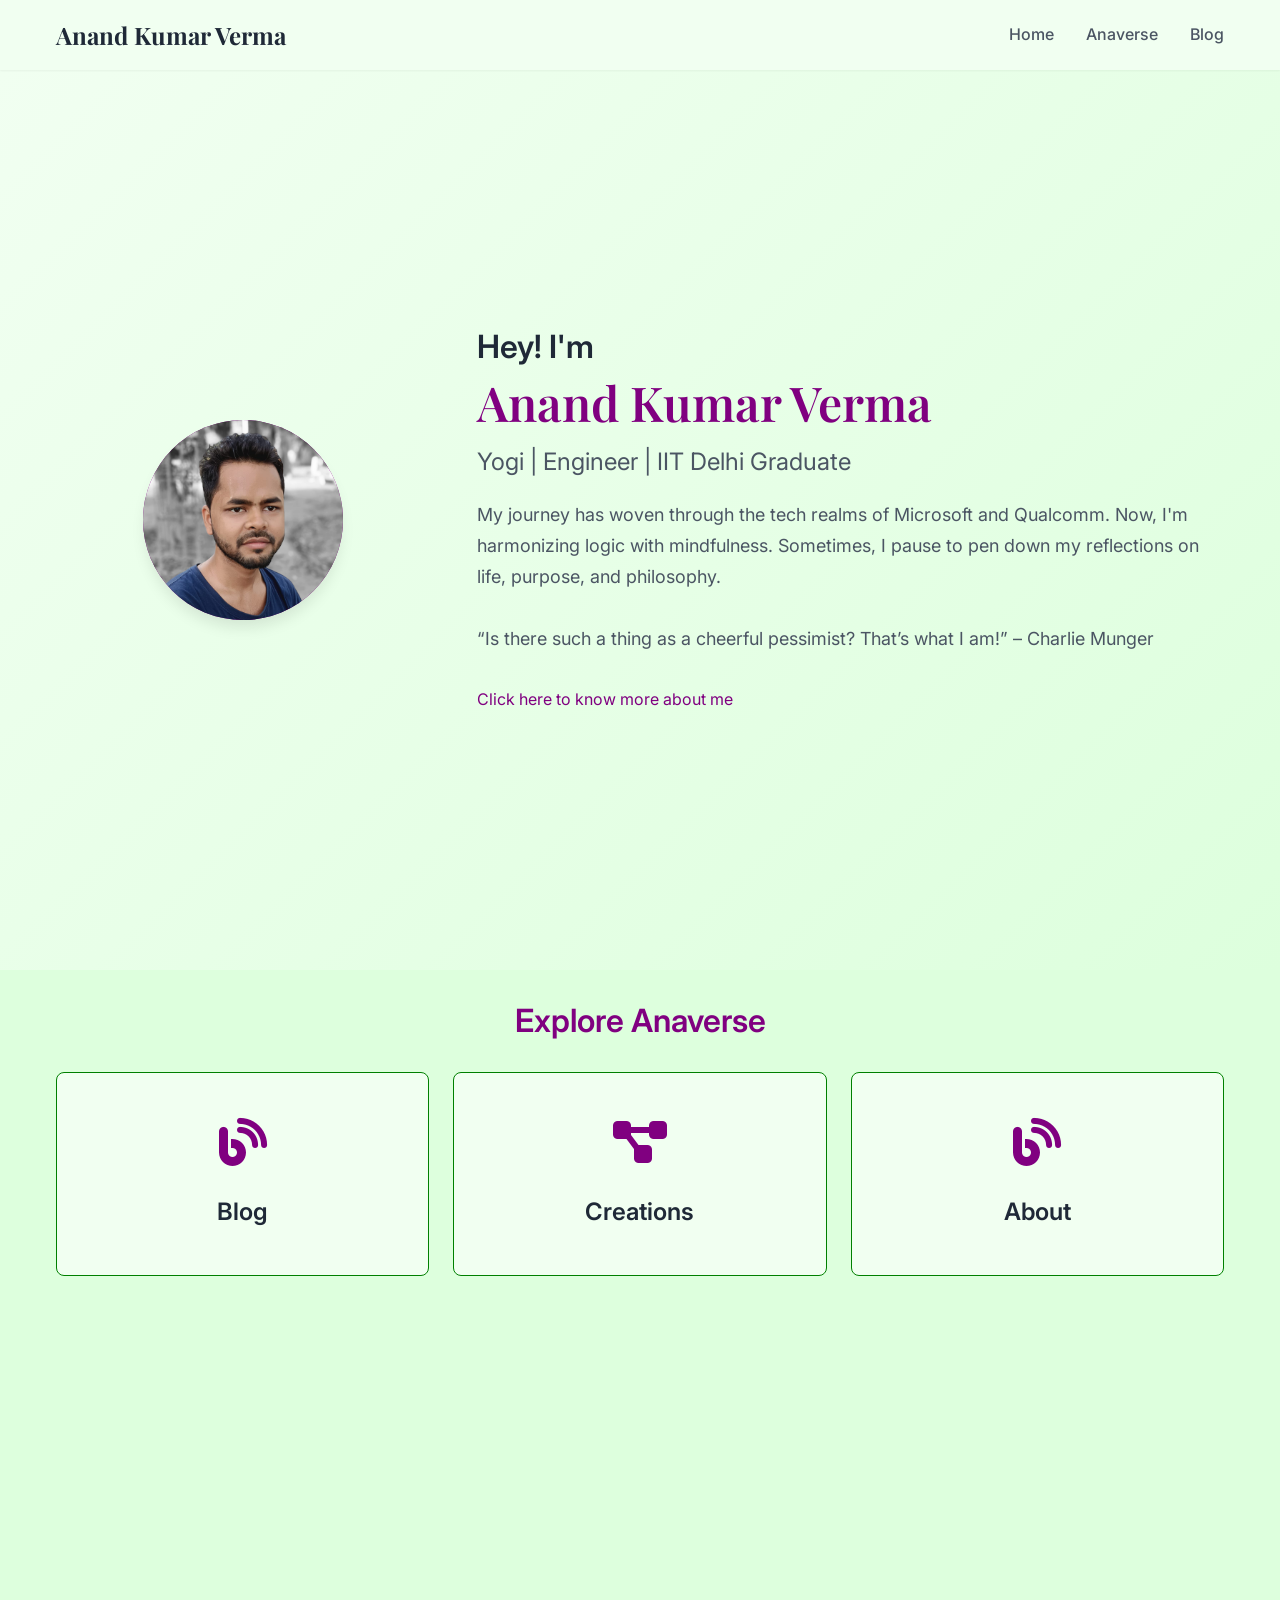
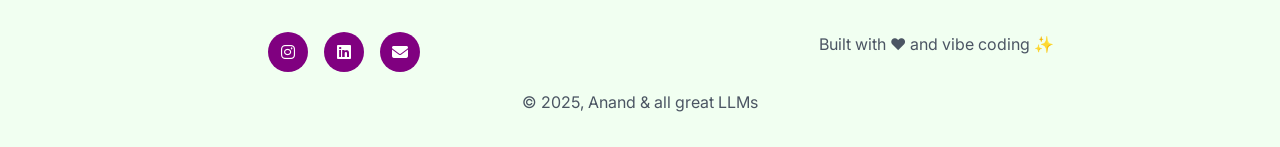
==== commit aa777702: "Footer bottom" ====
--- a/index.html
+++ b/index.html
@@ -100,7 +100,7 @@
                     <div class="anaverse-card-icon">
                         <i class="fas fa-project-diagram"></i>
                     </div>
-                    <h3 class="anaverse-card-title">Projects</h3>
+                    <h3 class="anaverse-card-title">Creations</h3>
                     <p class="anaverse-card-description"></p>
                 </div>
 
@@ -121,8 +121,7 @@
     <footer class="footer">
         <div class="container">
             <div class="footer-content">
-
-                
+    
                 <div class="footer-links" >
                     <div class="social-links">
 
@@ -140,11 +139,14 @@
 
                 <div class="footer-info">
                     <p>Built with ❤️ and vibe coding ✨</p>
-                    <p>&copy; 2025, Anand &amp; all great LLMs</p>
                 </div>
-                
+   
             </div>
-            
+
+            <div class="footer-bottom">
+                <p>&copy; 2025, Anand &amp; all great LLMs</p>
+            </div>
+
         </div>
     </footer>
 
--- a/css/main.css
+++ b/css/main.css
@@ -418,8 +418,6 @@
 
 .footer-bottom {
     text-align: center;
-    padding-top: 2rem;
-    border-top: 1px solid var(--accent-color);
     color: var(--bg-primary);
 }
 
